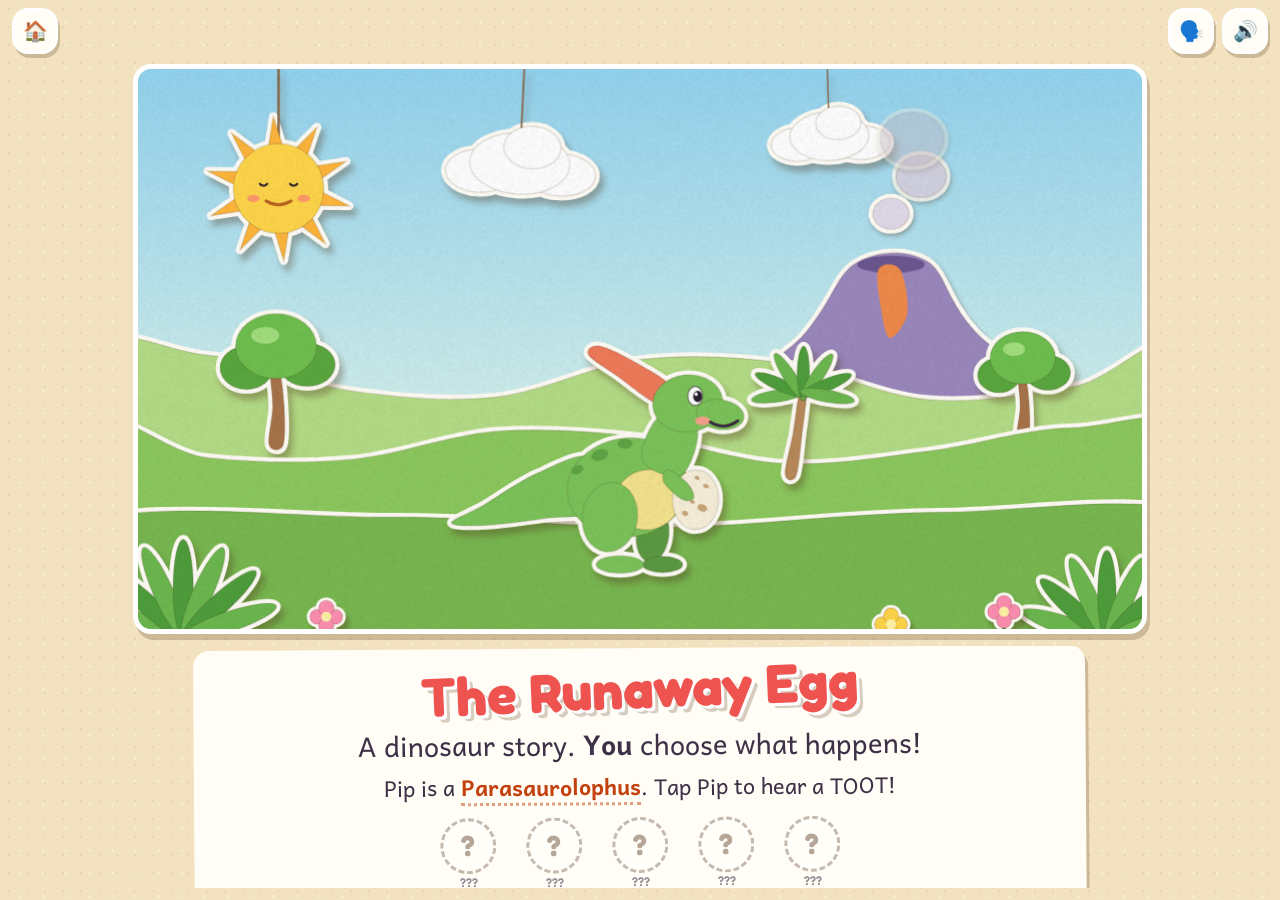
==== dino-adventure/index.html @ b911d02c "Add The Runaway Egg: a choose-your-own dinosaur story dino-adventure/: a paper-craft interactive sto" ====
<!doctype html>
<html lang="en">
<head>
  <meta charset="utf-8">
  <meta name="viewport" content="width=device-width, initial-scale=1, viewport-fit=cover">
  <meta name="theme-color" content="#f3e2c0">
  <title>The Runaway Egg</title>
  <meta name="description" content="A choose-your-own dinosaur story for early readers. Help Pip take a runaway egg home to Smoke Mountain.">
  <link rel="icon" href="data:image/svg+xml,<svg xmlns='http://www.w3.org/2000/svg' viewBox='0 0 100 100'><text y='.9em' font-size='90'>🥚</text></svg>">
  <link rel="preconnect" href="https://fonts.googleapis.com">
  <link rel="preconnect" href="https://fonts.gstatic.com" crossorigin>
  <link href="https://fonts.googleapis.com/css2?family=Andika:wght@400;700&family=Fredoka:wght@500;600;700&display=swap" rel="stylesheet">
  <link rel="stylesheet" href="style.css">
</head>
<body>
  <div id="app">
    <header class="top">
      <a class="btn small" href="../" title="All games" aria-label="All games">🏠</a>
      <button id="backBtn" class="btn small" type="button" title="Go back a page" aria-label="Go back a page">↩</button>
      <div id="pouch" class="pouch" aria-label="Pip's pouch"></div>
      <div class="spacer"></div>
      <button id="readBtn" class="btn small" type="button" title="Read it to me" aria-label="Read it to me">🗣️</button>
      <button id="soundBtn" class="btn small" type="button" title="Sound on or off" aria-label="Sound on or off">🔊</button>
    </header>

    <main class="book">
      <div id="stage" class="stage">
        <canvas id="art" aria-label="Picture for this page" role="img"></canvas>
        <div id="pageTitle" class="page-title"></div>
        <div id="pop" class="pop" aria-hidden="true">TOOT!</div>
      </div>
      <section id="panel" class="panel">
        <div id="words" class="words" aria-live="polite"></div>
        <div id="choices" class="choices"></div>
      </section>
    </main>
  </div>

  <script src="story.js"></script>
  <script src="art.js"></script>
  <script src="scenes.js"></script>
  <script src="game.js"></script>
</body>
</html>
---- dino-adventure/style.css ----
:root {
  --kraft: #f3e2c0;
  --ink: #3e3046;
  --paper: #fffdf6;
  --leaf: #4f9e3c;
  --red: #ef5350;
  --blue: #42a5f5;
  --green: #66bb6a;
  --sun: #ffca28;
  --shadow: rgba(90, 60, 30, 0.25);
  --ui: 'Fredoka', 'Baloo 2', 'Comic Sans MS', system-ui, sans-serif;
  --read: 'Andika', 'Fredoka', 'Comic Sans MS', system-ui, sans-serif;
}

* { box-sizing: border-box; }

html, body {
  margin: 0;
  height: 100%;
  overflow: hidden;
  background-color: var(--kraft);
  background-image:
    radial-gradient(rgba(160, 120, 70, 0.12) 1px, transparent 1.5px),
    radial-gradient(rgba(255, 255, 255, 0.35) 1px, transparent 1.5px);
  background-size: 18px 18px, 23px 23px;
  background-position: 0 0, 9px 11px;
  color: var(--ink);
  font-family: var(--ui);
  -webkit-tap-highlight-color: transparent;
  touch-action: manipulation;
}

#app {
  display: flex;
  flex-direction: column;
  height: 100%;
  height: 100dvh;
  padding: env(safe-area-inset-top) env(safe-area-inset-right) env(safe-area-inset-bottom) env(safe-area-inset-left);
}

/* ---------- top bar ---------- */
.top {
  flex: none;
  display: flex;
  align-items: center;
  gap: 8px;
  padding: 8px 12px 4px;
}
.spacer { flex: 1; }
.btn {
  font: inherit;
  font-weight: 700;
  font-size: 1.1rem;
  color: var(--ink);
  background: var(--paper);
  border: 3px solid #fff;
  border-radius: 16px;
  padding: 0.45em 0.9em;
  box-shadow: 2px 4px 0 var(--shadow);
  cursor: pointer;
  text-decoration: none;
  display: inline-flex;
  align-items: center;
  justify-content: center;
  gap: 0.3em;
  transition: transform 0.08s ease, box-shadow 0.08s ease, opacity 0.2s;
}
.btn:active { transform: translateY(2px); box-shadow: 1px 2px 0 var(--shadow); }
.btn:focus-visible { outline: 3px solid var(--blue); outline-offset: 2px; }
.btn.small { width: 46px; height: 46px; padding: 0; font-size: 1.25rem; }
.btn[hidden] { display: none; }
.btn.off { opacity: 0.55; }

.pouch { display: flex; gap: 6px; min-height: 46px; align-items: center; }
.pouch .item {
  width: 42px; height: 42px;
  display: grid; place-items: center;
  font-size: 1.4rem;
  background: var(--paper);
  border: 3px solid #fff;
  border-radius: 50%;
  box-shadow: 2px 3px 0 var(--shadow);
}
.pouch .item.new { animation: popin 0.6s cubic-bezier(.3, 1.6, .5, 1); }

/* ---------- book: picture + words ---------- */
.book {
  flex: 1;
  min-height: 0;
  display: flex;
  flex-direction: column;
  align-items: center;
  justify-content: center;
  gap: 12px;
  padding: 6px 12px 12px;
}
.stage {
  position: relative;
  flex: none;
  width: min(100%, calc((100dvh - 330px) * 16 / 9));
  max-width: 1100px;
  aspect-ratio: 16 / 9;
  border-radius: 18px;
  overflow: hidden;
  border: 5px solid #fff;
  box-shadow: 3px 6px 0 var(--shadow);
  background: #d4f0ec;
  cursor: pointer;
}
.stage canvas { position: absolute; inset: 0; width: 100%; height: 100%; display: block; }

.page-title {
  position: absolute;
  left: 12px; top: 10px;
  font-weight: 700;
  font-size: clamp(0.85rem, 2vw, 1.1rem);
  background: var(--paper);
  border-radius: 10px;
  padding: 2px 12px;
  box-shadow: 2px 3px 0 var(--shadow);
  transform: rotate(-2deg);
  pointer-events: none;
}
.page-title:empty { display: none; }

.pop {
  position: absolute;
  left: 50%; top: 18%;
  font-weight: 700;
  font-size: clamp(1.4rem, 5vw, 2.6rem);
  color: var(--red);
  background: var(--paper);
  border-radius: 18px;
  padding: 2px 18px;
  box-shadow: 3px 5px 0 var(--shadow);
  pointer-events: none;
  opacity: 0;
  transform: translate(-50%, 0) scale(0.5);
}
.pop.show { animation: tootpop 0.9s ease-out; }
@keyframes tootpop {
  0% { opacity: 0; transform: translate(-50%, 10px) scale(0.5) rotate(-6deg); }
  20% { opacity: 1; transform: translate(-50%, 0) scale(1.1) rotate(3deg); }
  70% { opacity: 1; transform: translate(-50%, -6px) scale(1) rotate(-2deg); }
  100% { opacity: 0; transform: translate(-50%, -20px) scale(0.9); }
}

.panel {
  flex: 0 1 auto;
  min-height: 0;
  width: min(100%, 900px);
  overflow-y: auto;
  display: flex;
  flex-direction: column;
  gap: 12px;
  padding: 2px 4px 8px;
}

/* the words, on a paper card */
.words {
  background: var(--paper);
  border-radius: 16px;
  padding: 12px 18px;
  box-shadow: 3px 5px 0 var(--shadow);
  font-family: var(--read);
  font-size: clamp(1.3rem, 2.6vw, 1.7rem);
  line-height: 1.4;
  transform: rotate(-0.4deg);
}
.words p { margin: 0 0 0.15em; }
.words p:last-child { margin-bottom: 0; }
.words .pip { color: #3f8a2a; font-weight: 700; }
.words .big {
  font: inherit;
  font-weight: 700;
  color: #c2410c;
  background: none;
  border: 0;
  border-bottom: 3px dotted rgba(194, 65, 12, 0.5);
  padding: 0;
  cursor: pointer;
}
.words.react { background: #fff7d6; transform: rotate(0.4deg); }
.words .chips { display: flex; flex-wrap: wrap; gap: 8px; margin-top: 8px; }
.chip {
  font-family: var(--ui);
  font-weight: 600;
  font-size: 1rem;
  background: #fff;
  border-radius: 999px;
  padding: 2px 12px;
  box-shadow: 1px 2px 0 var(--shadow);
  animation: popin 0.6s cubic-bezier(.3, 1.6, .5, 1);
}

.choices { display: flex; flex-direction: column; gap: 10px; }
.choice {
  font-family: var(--read);
  font-size: clamp(1.25rem, 2.4vw, 1.55rem);
  font-weight: 700;
  color: var(--ink);
  text-align: left;
  background: var(--paper);
  border: 0;
  border-left: 14px solid var(--c, var(--red));
  border-radius: 8px 16px 16px 8px;
  padding: 10px 16px;
  box-shadow: 3px 5px 0 var(--shadow);
  cursor: pointer;
  display: flex;
  align-items: center;
  gap: 12px;
  min-height: 60px;
  transition: transform 0.15s;
}
.choice:nth-child(3n+1) { --c: var(--red); transform: rotate(0.4deg); }
.choice:nth-child(3n+2) { --c: var(--blue); transform: rotate(-0.3deg); }
.choice:nth-child(3n+3) { --c: var(--green); transform: rotate(0.25deg); }
.choice:hover { transform: translateY(-2px) rotate(0) scale(1.01); }
.choice:active { transform: translateY(2px); box-shadow: 1px 2px 0 var(--shadow); }
.choice:focus-visible { outline: 3px solid var(--blue); outline-offset: 3px; }
.choice .icon { font-size: 1.6em; line-height: 1; flex: none; width: 1.3em; text-align: center; }
.choice .say { flex: 1; }
.choice.secret { --c: var(--sun); background: #fff8dc; }
.choice .tag {
  font-family: var(--ui);
  font-size: 0.7em;
  font-weight: 600;
  background: var(--sun);
  color: #4a3200;
  border-radius: 999px;
  padding: 2px 10px;
  white-space: nowrap;
}
.choice.next { --c: var(--sun); justify-content: center; font-family: var(--ui); }

/* title + end cards */
.card-title {
  font-family: var(--ui);
  font-weight: 700;
  font-size: clamp(2.2rem, 7vw, 3.4rem);
  color: var(--red);
  margin: 0;
  line-height: 1.05;
  text-shadow: 3px 3px 0 #fff, 6px 6px 0 var(--shadow);
  transform: rotate(-2deg);
}
.words.card { font-family: var(--ui); text-align: center; display: flex; flex-direction: column; gap: 8px; align-items: center; }
.words.card .sub { font-family: var(--read); }
.badge {
  font-family: var(--ui);
  font-weight: 700;
  font-size: 1.3rem;
  background: var(--sun);
  color: #4a3200;
  border-radius: 999px;
  padding: 4px 18px;
  box-shadow: 2px 3px 0 var(--shadow);
}
.stickers { display: flex; flex-wrap: wrap; justify-content: center; gap: 10px; margin-top: 4px; }
.sticker {
  width: 76px;
  display: flex; flex-direction: column; align-items: center; gap: 2px;
  font-size: 0.78rem; font-weight: 600; text-align: center; line-height: 1.1;
}
.sticker .disc {
  width: 56px; height: 56px;
  display: grid; place-items: center;
  font-size: 1.8rem;
  border-radius: 50%;
  background: #fff;
  border: 3px solid #fff;
  box-shadow: 2px 3px 0 var(--shadow);
}
.sticker.missing .disc { background: rgba(255, 255, 255, 0.4); border-style: dashed; border-color: rgba(90, 60, 30, 0.35); box-shadow: none; color: rgba(90, 60, 30, 0.45); font-family: var(--ui); font-weight: 700; }
.sticker.got .disc { animation: popin 0.6s cubic-bezier(.3, 1.6, .5, 1); }
.sticker.missing { color: rgba(62, 48, 70, 0.55); }
.row { display: flex; flex-wrap: wrap; gap: 10px; justify-content: center; }
.row .choice { flex: 1 1 220px; justify-content: center; }

@keyframes popin { 0% { transform: scale(0); } 100% { transform: scale(1); } }

.turn { animation: turn 0.45s ease-out; }
@keyframes turn {
  0% { opacity: 0; transform: translateX(24px) rotate(1deg); }
  100% { opacity: 1; transform: none; }
}

/* wide, short screens (tablets and laptops sideways): picture left, words right */
@media (min-aspect-ratio: 4/3) and (max-height: 820px) {
  .book { flex-direction: row; align-items: center; justify-content: center; }
  .stage { width: min(62vw, calc((100dvh - 90px) * 16 / 9)); }
  .panel { flex: 1 1 0; max-width: 520px; max-height: 100%; justify-content: center; }
}

@media (prefers-reduced-motion: reduce) {
  .turn, .pop.show, .chip, .pouch .item.new, .sticker.got .disc { animation: none !important; }
}
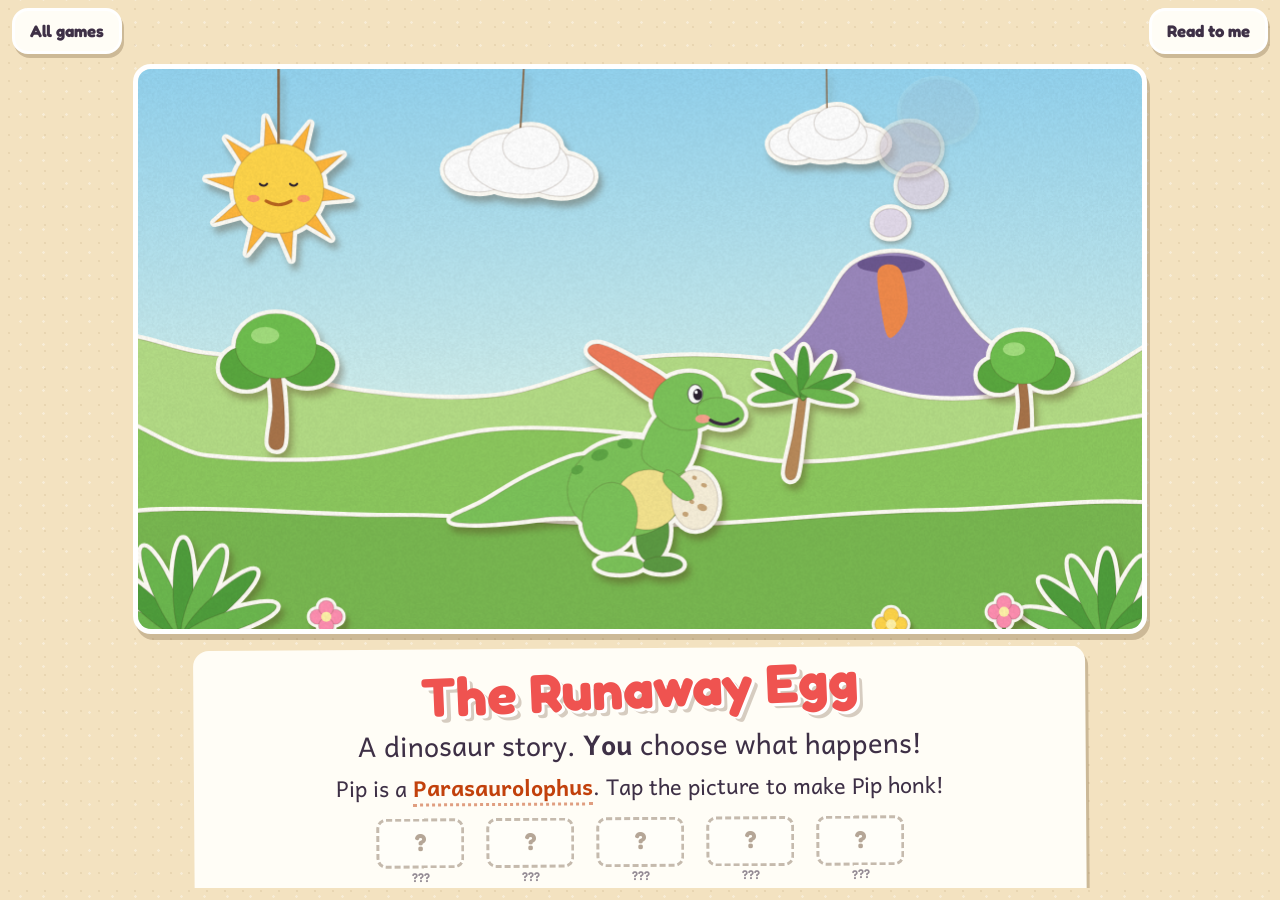
==== commit 4ace086d: "Runaway Egg: no emoji or sound effects, Pip honks instead of toots - Remove every emoji from the gam" ====
--- a/dino-adventure/index.html
+++ b/dino-adventure/index.html
@@ -6,7 +6,7 @@
   <meta name="theme-color" content="#f3e2c0">
   <title>The Runaway Egg</title>
   <meta name="description" content="A choose-your-own dinosaur story for early readers. Help Pip take a runaway egg home to Smoke Mountain.">
-  <link rel="icon" href="data:image/svg+xml,<svg xmlns='http://www.w3.org/2000/svg' viewBox='0 0 100 100'><text y='.9em' font-size='90'>🥚</text></svg>">
+  <link rel="icon" href="data:image/svg+xml,<svg xmlns='http://www.w3.org/2000/svg' viewBox='0 0 100 100'><ellipse cx='50' cy='54' rx='34' ry='42' fill='%23f7efd9' stroke='%23c9a77a' stroke-width='4'/><circle cx='38' cy='40' r='6' fill='%23c9a77a'/><circle cx='60' cy='62' r='7' fill='%23c9a77a'/><circle cx='42' cy='74' r='4' fill='%23c9a77a'/></svg>">
   <link rel="preconnect" href="https://fonts.googleapis.com">
   <link rel="preconnect" href="https://fonts.gstatic.com" crossorigin>
   <link href="https://fonts.googleapis.com/css2?family=Andika:wght@400;700&family=Fredoka:wght@500;600;700&display=swap" rel="stylesheet">
@@ -15,19 +15,18 @@
 <body>
   <div id="app">
     <header class="top">
-      <a class="btn small" href="../" title="All games" aria-label="All games">🏠</a>
-      <button id="backBtn" class="btn small" type="button" title="Go back a page" aria-label="Go back a page">↩</button>
+      <a class="btn" href="../">All games</a>
+      <button id="backBtn" class="btn" type="button">Back</button>
       <div id="pouch" class="pouch" aria-label="Pip's pouch"></div>
       <div class="spacer"></div>
-      <button id="readBtn" class="btn small" type="button" title="Read it to me" aria-label="Read it to me">🗣️</button>
-      <button id="soundBtn" class="btn small" type="button" title="Sound on or off" aria-label="Sound on or off">🔊</button>
+      <button id="readBtn" class="btn" type="button">Read to me</button>
     </header>
 
     <main class="book">
       <div id="stage" class="stage">
         <canvas id="art" aria-label="Picture for this page" role="img"></canvas>
         <div id="pageTitle" class="page-title"></div>
-        <div id="pop" class="pop" aria-hidden="true">TOOT!</div>
+        <div id="pop" class="pop" aria-hidden="true">HONK!</div>
       </div>
       <section id="panel" class="panel">
         <div id="words" class="words" aria-live="polite"></div>
--- a/dino-adventure/style.css
+++ b/dino-adventure/style.css
@@ -50,12 +50,13 @@
 .btn {
   font: inherit;
   font-weight: 700;
-  font-size: 1.1rem;
+  font-size: 1.05rem;
   color: var(--ink);
   background: var(--paper);
   border: 3px solid #fff;
   border-radius: 16px;
-  padding: 0.45em 0.9em;
+  min-height: 46px;
+  padding: 0.3em 0.9em;
   box-shadow: 2px 4px 0 var(--shadow);
   cursor: pointer;
   text-decoration: none;
@@ -67,20 +68,19 @@
 }
 .btn:active { transform: translateY(2px); box-shadow: 1px 2px 0 var(--shadow); }
 .btn:focus-visible { outline: 3px solid var(--blue); outline-offset: 2px; }
-.btn.small { width: 46px; height: 46px; padding: 0; font-size: 1.25rem; }
 .btn[hidden] { display: none; }
-.btn.off { opacity: 0.55; }
 
 .pouch { display: flex; gap: 6px; min-height: 46px; align-items: center; }
 .pouch .item {
   width: 42px; height: 42px;
   display: grid; place-items: center;
-  font-size: 1.4rem;
   background: var(--paper);
   border: 3px solid #fff;
   border-radius: 50%;
   box-shadow: 2px 3px 0 var(--shadow);
 }
+.pouch .item svg { width: 28px; height: 28px; }
+.chip .mini svg { width: 20px; height: 20px; vertical-align: -4px; margin-right: 4px; }
 .pouch .item.new { animation: popin 0.6s cubic-bezier(.3, 1.6, .5, 1); }
 
 /* ---------- book: picture + words ---------- */
@@ -137,8 +137,8 @@
   opacity: 0;
   transform: translate(-50%, 0) scale(0.5);
 }
-.pop.show { animation: tootpop 0.9s ease-out; }
-@keyframes tootpop {
+.pop.show { animation: honkpop 0.9s ease-out; }
+@keyframes honkpop {
   0% { opacity: 0; transform: translate(-50%, 10px) scale(0.5) rotate(-6deg); }
   20% { opacity: 1; transform: translate(-50%, 0) scale(1.1) rotate(3deg); }
   70% { opacity: 1; transform: translate(-50%, -6px) scale(1) rotate(-2deg); }
@@ -219,7 +219,6 @@
 .choice:hover { transform: translateY(-2px) rotate(0) scale(1.01); }
 .choice:active { transform: translateY(2px); box-shadow: 1px 2px 0 var(--shadow); }
 .choice:focus-visible { outline: 3px solid var(--blue); outline-offset: 3px; }
-.choice .icon { font-size: 1.6em; line-height: 1; flex: none; width: 1.3em; text-align: center; }
 .choice .say { flex: 1; }
 .choice.secret { --c: var(--sun); background: #fff8dc; }
 .choice .tag {
@@ -233,6 +232,13 @@
   white-space: nowrap;
 }
 .choice.next { --c: var(--sun); justify-content: center; font-family: var(--ui); }
+.choice.next .say { flex: none; }
+.choice.next::after {
+  content: "";
+  border-left: 14px solid currentColor;
+  border-top: 9px solid transparent;
+  border-bottom: 9px solid transparent;
+}
 
 /* title + end cards */
 .card-title {
@@ -259,19 +265,21 @@
 }
 .stickers { display: flex; flex-wrap: wrap; justify-content: center; gap: 10px; margin-top: 4px; }
 .sticker {
-  width: 76px;
+  width: 100px;
   display: flex; flex-direction: column; align-items: center; gap: 2px;
   font-size: 0.78rem; font-weight: 600; text-align: center; line-height: 1.1;
 }
 .sticker .disc {
-  width: 56px; height: 56px;
+  width: 88px; height: 50px;
   display: grid; place-items: center;
-  font-size: 1.8rem;
-  border-radius: 50%;
+  font-size: 1.5rem;
+  overflow: hidden;
+  border-radius: 10px;
   background: #fff;
   border: 3px solid #fff;
   box-shadow: 2px 3px 0 var(--shadow);
 }
+.sticker .disc img { width: 100%; height: 100%; display: block; }
 .sticker.missing .disc { background: rgba(255, 255, 255, 0.4); border-style: dashed; border-color: rgba(90, 60, 30, 0.35); box-shadow: none; color: rgba(90, 60, 30, 0.45); font-family: var(--ui); font-weight: 700; }
 .sticker.got .disc { animation: popin 0.6s cubic-bezier(.3, 1.6, .5, 1); }
 .sticker.missing { color: rgba(62, 48, 70, 0.55); }
@@ -296,3 +304,12 @@
 @media (prefers-reduced-motion: reduce) {
   .turn, .pop.show, .chip, .pouch .item.new, .sticker.got .disc { animation: none !important; }
 }
+
+/* phones: keep the top bar on one screen width even with a full pouch */
+.top { flex-wrap: wrap; }
+@media (max-width: 520px) {
+  .top .btn { font-size: 0.95rem; padding: 0.2em 0.7em; }
+  .pouch { gap: 4px; }
+  .pouch .item { width: 34px; height: 34px; }
+  .pouch .item svg { width: 22px; height: 22px; }
+}
